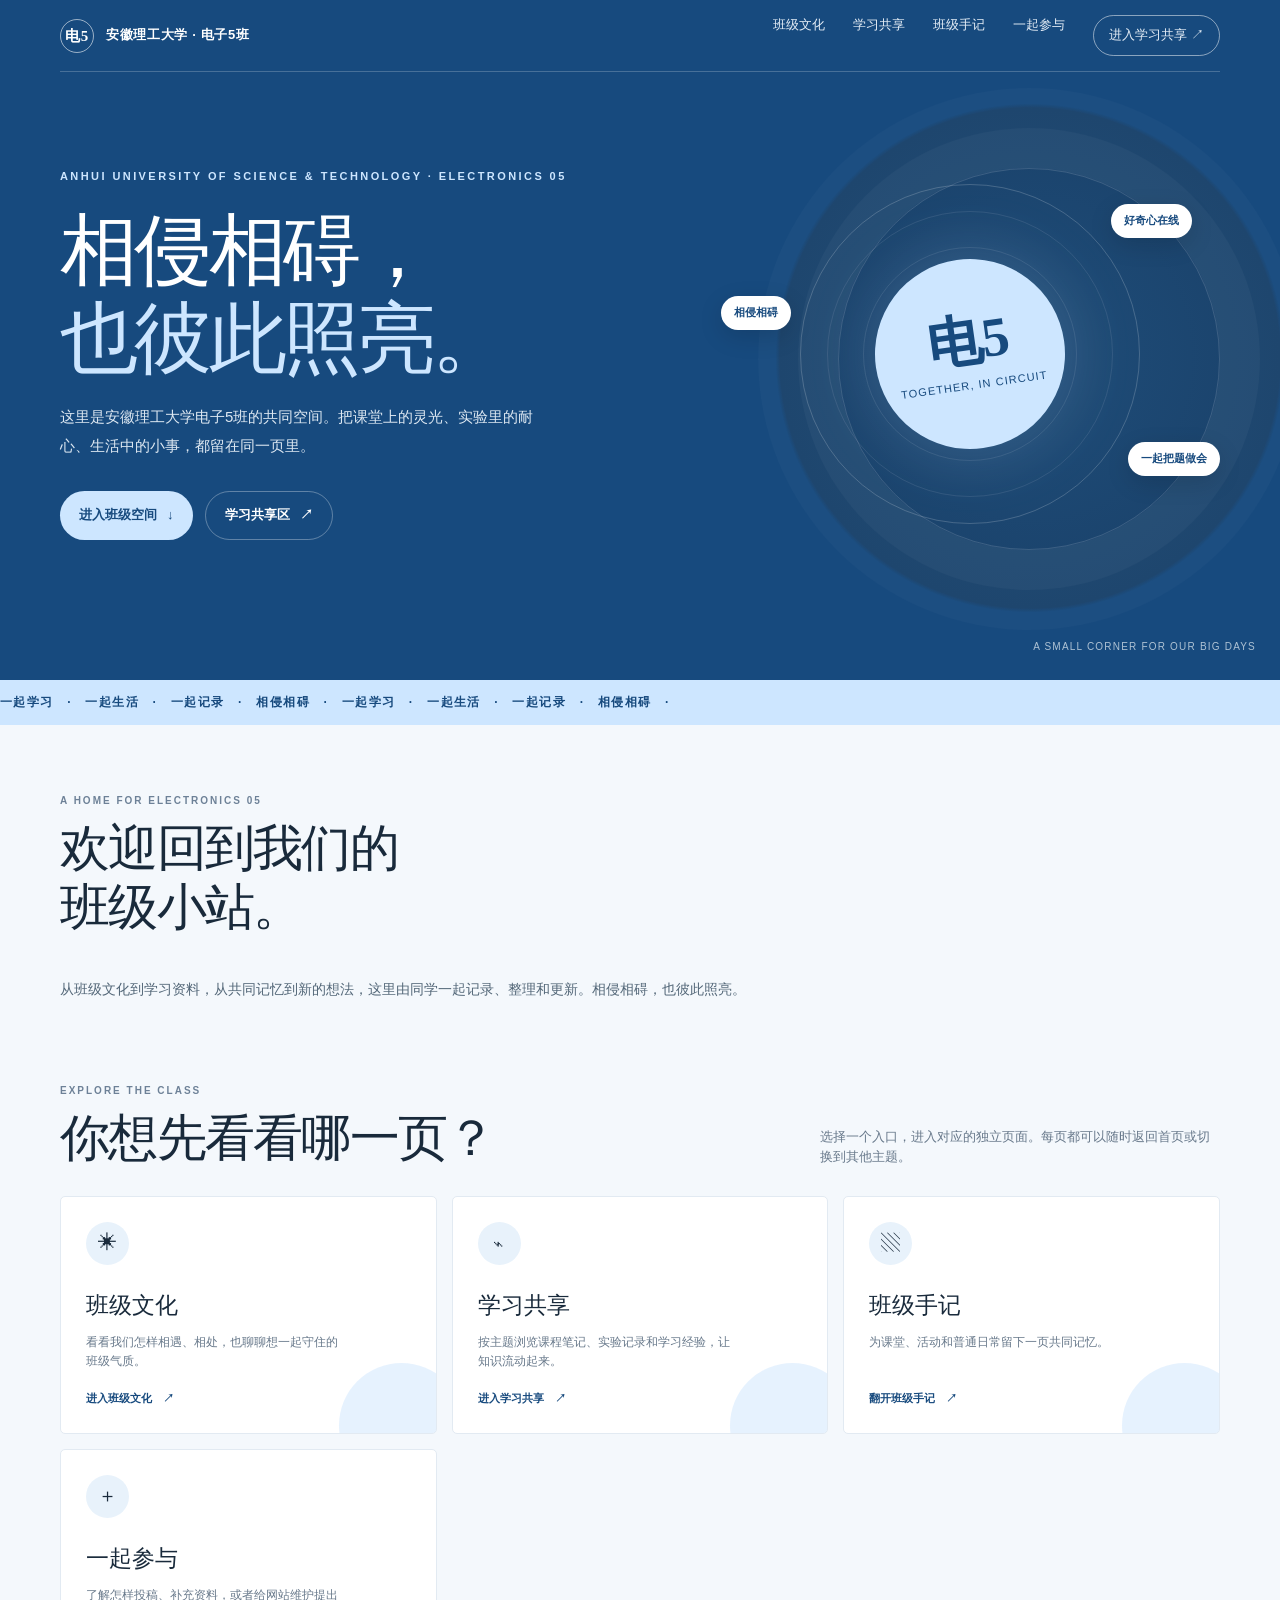
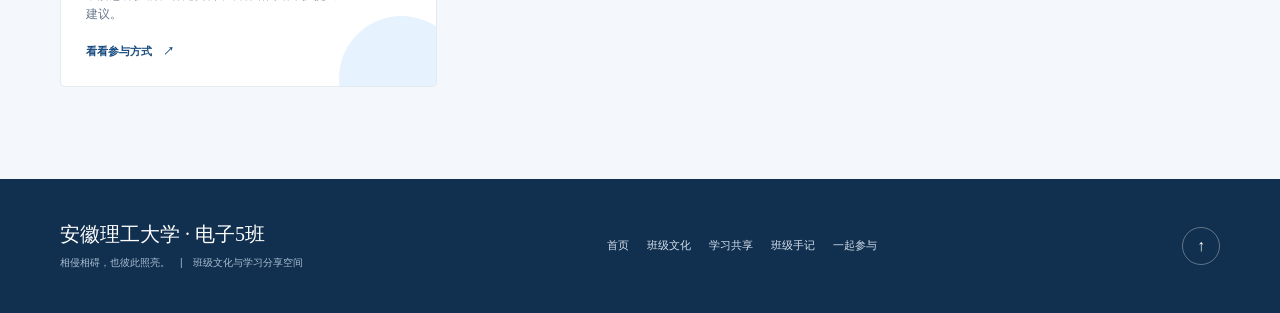
==== index.html @ 72c895e0 "安徽理工大学电子5班班级站：首页、班级文化、学习共享、班级手记、一起参与 留言区使用 GitHub Issues 作为留言板，纯文字提交。  Co-Authored-By: WorkBuddy <no" ====
<!DOCTYPE html>
<html lang="zh-CN"><head>
<meta charset="utf-8">
<meta name="viewport" content="width=device-width, initial-scale=1">
<meta name="theme-color" content="#174a7e">
<meta name="description" content="安徽理工大学电子5班的班级文化与学习分享空间。">
<title>安徽理工大学（相侵相碍的）电子5班</title>
<link rel="stylesheet" href="style.css">
</head>
<body id="top" style="">
<header class="topbar wrap">
  <a class="brand" href="index.html" aria-label="返回首页"><span class="seal">电5</span><span>安徽理工大学 · 电子5班</span></a>
  <nav class="nav" aria-label="主导航">
    <a href="about.html">班级文化</a>
    <a href="learn.html">学习共享</a>
    <a href="journal.html">班级手记</a>
    <a href="gather.html">一起参与</a>
    <a class="nav-cta" href="learn.html">进入学习共享 ↗</a>
  </nav>
</header>
<main>
<section class="hero">
  <div class="wrap hero-inner">
    <div>
      <div class="eyebrow">ANHUI UNIVERSITY OF SCIENCE &amp; TECHNOLOGY · ELECTRONICS 05</div>
      <h1>相侵相碍，<br><em>也彼此照亮。</em></h1>
      <p class="hero-copy">这里是安徽理工大学电子5班的共同空间。把课堂上的灵光、实验里的耐心、生活中的小事，都留在同一页里。</p>
      <div class="hero-actions">
        <a class="btn btn-primary" href="#sections">进入班级空间 <span>↓</span></a>
        <a class="btn btn-ghost" href="learn.html">学习共享区 <span>↗</span></a>
      </div>
    </div>
    <div class="orbit" aria-label="班级关键词：相伴、好奇、协作">
      <div class="orbit-ring"></div>
      <div class="orbit-core"><strong>电5</strong><span>TOGETHER, IN CIRCUIT</span></div>
      <span class="orbit-tag tag-a">好奇心在线</span>
      <span class="orbit-tag tag-b">相侵相碍</span>
      <span class="orbit-tag tag-c">一起把题做会</span>
    </div>
  </div>
  <div class="hero-note">A SMALL CORNER FOR OUR BIG DAYS</div>
</section>

<div class="ticker"><span>一起学习　·　一起生活　·　一起记录　·　相侵相碍　·　一起学习　·　一起生活　·　一起记录　·　相侵相碍　·　</span></div>

<section class="home-welcome">
  <div class="wrap">
    <div class="kicker">A HOME FOR ELECTRONICS 05</div>
    <div class="section-head">
      <div><h2>欢迎回到我们的<br>班级小站。</h2></div>
      
    </div>
    <p>从班级文化到学习资料，从共同记忆到新的想法，这里由同学一起记录、整理和更新。相侵相碍，也彼此照亮。</p>
  </div>
</section>

<section class="route-section" id="sections">
  <div class="wrap">
    <div class="section-head">
      <div>
        <div class="kicker">EXPLORE THE CLASS</div>
        <h2>你想先看看哪一页？</h2>
      </div>
      <p>选择一个入口，进入对应的独立页面。每页都可以随时返回首页或切换到其他主题。</p>
    </div>
    <div class="card-grid">
      <a class="feature-card" href="about.html">
        <span class="card-icon">✳</span>
        <h3>班级文化</h3>
        <p>看看我们怎样相遇、相处，也聊聊想一起守住的班级气质。</p>
        <span class="card-link">进入班级文化　↗</span>
      </a>
      <a class="feature-card" href="learn.html">
        <span class="card-icon">⌁</span>
        <h3>学习共享</h3>
        <p>按主题浏览课程笔记、实验记录和学习经验，让知识流动起来。</p>
        <span class="card-link">进入学习共享　↗</span>
      </a>
      <a class="feature-card" href="journal.html">
        <span class="card-icon">▧</span>
        <h3>班级手记</h3>
        <p>为课堂、活动和普通日常留下一页共同记忆。</p>
        <span class="card-link">翻开班级手记　↗</span>
      </a>
      <a class="feature-card" href="gather.html">
        <span class="card-icon">＋</span>
        <h3>一起参与</h3>
        <p>了解怎样投稿、补充资料，或者给网站维护提出建议。</p>
        <span class="card-link">看看参与方式　↗</span>
      </a>
    </div>
  </div>
</section>
</main>
<footer class="footer">
  <div class="wrap footer-row">
    <div>
      <div class="footer-name">安徽理工大学 · 电子5班</div>
      <small>相侵相碍，也彼此照亮。　|　班级文化与学习分享空间</small>
    </div>
    <div class="footer-links">
      <a href="index.html">首页</a>
      <a href="about.html">班级文化</a>
      <a href="learn.html">学习共享</a>
      <a href="journal.html">班级手记</a>
      <a href="gather.html">一起参与</a>
    </div>
    <a class="backtop" href="#top" aria-label="回到顶部">↑</a>
  </div>
</footer>

</body></html>
---- style.css ----
:root{--pine:#174a7e;--pine2:#326a9a;--lime:#cde6ff;--cream:#f4f8fc;--paper:#ffffff;--ink:#192a3b;--muted:#68798b;--line:#dce6f0;--coral:#4f91cf;--serif:Georgia,"Noto Serif SC","Songti SC",serif;--sans:Inter,"PingFang SC","Microsoft YaHei",sans-serif}
    *{box-sizing:border-box}html{scroll-behavior:smooth}body{margin:0;background:var(--cream);color:var(--ink);font-family:var(--sans);line-height:1.6}a{color:inherit;text-decoration:none}button{font:inherit}.wrap{width:min(1160px,calc(100% - 48px));margin:auto}.topbar{height:72px;display:flex;align-items:center;justify-content:space-between;border-bottom:1px solid #ffffff35;color:#fff;position:absolute;top:0;left:0;right:0;z-index:4}.brand{display:flex;align-items:center;gap:12px;font-size:13px;font-weight:700;letter-spacing:.05em}.seal{width:34px;height:34px;border:1px solid #ffffff90;border-radius:50%;display:grid;place-items:center;font-family:var(--serif);font-size:15px}.nav{display:flex;gap:28px;font-size:13px;color:#e4edf6}.nav a:hover{color:var(--lime)}.nav-cta{border:1px solid #ffffff80;padding:9px 15px;border-radius:99px}.hero{min-height:680px;background:var(--pine);color:#fff;position:relative;overflow:hidden;padding:154px 0 72px}.hero:before{content:"";position:absolute;width:580px;height:580px;border-radius:50%;right:-40px;top:68px;background:radial-gradient(circle at 42% 42%,#4c82b4 0 2px,transparent 3px),radial-gradient(circle,#204d78 0,#1b426a 61%,transparent 62%);opacity:.9}.hero:after{content:"";position:absolute;width:380px;height:380px;border:1px solid #ffffff25;border-radius:50%;right:60px;top:168px;box-shadow:0 0 0 40px #ffffff08,0 0 0 80px #ffffff05}.hero-inner{position:relative;z-index:1;display:grid;grid-template-columns:1.1fr .9fr;align-items:center;gap:50px}.eyebrow{font-size:11px;letter-spacing:.22em;text-transform:uppercase;color:var(--lime);font-weight:700}.hero h1{font-family:var(--serif);font-size:clamp(42px,6.5vw,78px);line-height:1.13;letter-spacing:-.045em;font-weight:500;margin:21px 0 20px;max-width:730px}.hero h1 em{font-style:normal;color:var(--lime)}.hero-copy{max-width:500px;color:#dde8f2;font-size:15px;line-height:1.9}.hero-actions{display:flex;gap:12px;margin-top:31px;flex-wrap:wrap}.btn{display:inline-flex;align-items:center;gap:10px;border-radius:99px;padding:13px 19px;font-size:13px;font-weight:700;transition:.2s}.btn-primary{background:var(--lime);color:var(--pine)}.btn-primary:hover{transform:translateY(-2px);box-shadow:0 8px 22px #0003}.btn-ghost{color:#fff;border:1px solid #ffffff50}.orbit{height:400px;position:relative;display:grid;place-items:center}.orbit-ring{position:absolute;width:340px;height:340px;border:1px solid #ffffff30;border-radius:50%}.orbit-ring:before,.orbit-ring:after{content:"";position:absolute;border:1px solid #ffffff18;border-radius:50%;inset:26px}.orbit-ring:after{inset:62px}.orbit-core{width:190px;height:190px;border-radius:50%;background:var(--lime);color:var(--pine);display:flex;flex-direction:column;align-items:center;justify-content:center;text-align:center;box-shadow:0 0 70px #cde6ff30;transform:rotate(-8deg)}.orbit-core strong{font-family:var(--serif);font-size:55px;line-height:1}.orbit-core span{font-size:11px;letter-spacing:.1em;margin-top:9px}.orbit-tag{position:absolute;background:#fff;color:var(--pine);border-radius:999px;padding:8px 13px;font-size:11px;font-weight:700;box-shadow:0 7px 25px #0002}.tag-a{top:50px;right:28px}.tag-b{left:0;top:142px}.tag-c{right:0;bottom:78px}.hero-note{position:absolute;right:24px;bottom:25px;font-size:10px;letter-spacing:.12em;color:#aec2d4;z-index:2}.ticker{background:var(--lime);color:var(--pine);overflow:hidden;white-space:nowrap;padding:13px 0;font-weight:800;letter-spacing:.12em;font-size:12px}.ticker span{display:inline-block;animation:move 24s linear infinite}@keyframes move{to{transform:translateX(-50%)}}section{padding:92px 0}.section-head{display:flex;justify-content:space-between;align-items:end;gap:24px;margin-bottom:38px}.kicker{color:#6d8197;text-transform:uppercase;font-size:10px;letter-spacing:.2em;font-weight:800}.section-head h2{font-family:var(--serif);font-size:clamp(34px,4vw,50px);letter-spacing:-.035em;line-height:1.18;margin:10px 0 0;font-weight:500}.section-head p{max-width:400px;color:var(--muted);font-size:13px;margin:0}.about-grid{display:grid;grid-template-columns:.85fr 1.15fr;gap:70px;align-items:center}.manifesto{padding:32px 0 32px 34px;border-left:3px solid var(--coral);font-family:var(--serif);font-size:25px;line-height:1.75}.manifesto small{display:block;font:12px var(--sans);color:var(--muted);margin-top:14px}.about-copy{font-size:14px;color:#536778;line-height:2}.about-copy strong{color:var(--pine)}.values{display:flex;gap:8px;flex-wrap:wrap;margin-top:22px}.pill{border:1px solid var(--line);border-radius:99px;padding:7px 12px;font-size:11px;color:var(--pine);background:#fff9}.features{background:#eaf2f9}.card-grid{display:grid;grid-template-columns:repeat(3,1fr);gap:15px}.feature-card{background:var(--paper);padding:25px;border-radius:5px;min-height:240px;display:flex;flex-direction:column;position:relative;overflow:hidden;border:1px solid #e2eaf2}.feature-card:after{content:"";position:absolute;right:-28px;bottom:-55px;width:125px;height:125px;border-radius:50%;background:#d5eafd;opacity:.6}.card-icon{width:43px;height:43px;background:#e8f2fb;border-radius:50%;display:grid;place-items:center;font-size:19px}.feature-card h3{font-family:var(--serif);font-weight:500;font-size:23px;margin:23px 0 8px}.feature-card p{color:var(--muted);font-size:12px;margin:0;max-width:260px}.card-link{margin-top:auto;padding-top:19px;font-size:11px;color:var(--pine);font-weight:800;position:relative;z-index:1}.resources{display:grid;grid-template-columns:.72fr 1.28fr;gap:70px;align-items:start}.resource-intro{position:sticky;top:30px}.resource-intro p{font-size:13px;color:var(--muted);line-height:1.9}.filter-row{display:flex;gap:8px;margin:22px 0}.filter{border:1px solid var(--line);background:transparent;border-radius:99px;padding:7px 13px;font-size:11px;color:var(--muted);cursor:pointer}.filter.active,.filter:hover{background:var(--pine);border-color:var(--pine);color:#fff}.resource-list{border-top:1px solid var(--line)}.resource{display:grid;grid-template-columns:52px 1fr auto;align-items:center;gap:17px;padding:19px 0;border-bottom:1px solid var(--line)}.resource-index{font-family:var(--serif);font-size:20px;color:#97a8b9}.resource h3{margin:0;font-size:14px}.resource p{margin:4px 0 0;font-size:11px;color:var(--muted)}.resource-type{background:#eaf2f9;color:var(--pine);padding:5px 9px;border-radius:99px;font-size:10px;white-space:nowrap}.notice{margin-top:22px;padding:13px 15px;background:#eaf4fd;border-left:2px solid #71a6d4;font-size:11px;color:#577492;line-height:1.75}.journal{background:var(--pine);color:white}.journal .kicker{color:var(--lime)}.journal .section-head p{color:#d1dfec}.journal-grid{display:grid;grid-template-columns:1fr 1fr;gap:16px}.journal-card{min-height:280px;padding:26px;border:1px solid #ffffff2a;display:flex;flex-direction:column;justify-content:space-between;background:linear-gradient(135deg,#ffffff08,transparent)}.journal-card.featured{background:var(--lime);color:var(--pine);border-color:var(--lime)}.journal-meta{font-size:10px;letter-spacing:.12em;text-transform:uppercase;opacity:.7}.journal-card h3{font:500 26px/1.35 var(--serif);max-width:400px;margin:30px 0 12px}.journal-card p{font-size:12px;opacity:.76;max-width:420px}.journal-foot{display:flex;justify-content:space-between;align-items:center;font-size:11px}.journal-mark{width:38px;height:38px;border-radius:50%;border:1px solid currentColor;display:grid;place-items:center}.events{display:grid;grid-template-columns:1fr 1fr;gap:50px}.event-list{border-top:1px solid var(--line)}.event{display:grid;grid-template-columns:65px 1fr;gap:15px;padding:19px 0;border-bottom:1px solid var(--line)}.event-date{font:12px var(--serif);color:#8495a8}.event h3{font-size:14px;margin:0}.event p{font-size:11px;color:var(--muted);margin:5px 0 0}.invite{background:#e6eff8;padding:30px;display:flex;flex-direction:column;justify-content:center;min-height:290px}.invite h3{font:500 30px/1.35 var(--serif);margin:0 0 12px}.invite p{font-size:12px;color:var(--muted);line-height:1.8}.invite a{align-self:flex-start;margin-top:15px}.footer{background:#112f4e;color:#dce7f2;padding:42px 0}.footer-row{display:flex;justify-content:space-between;align-items:center;gap:25px}.footer-name{font:20px var(--serif);color:#fff}.footer small{display:block;color:#a8bfd3;font-size:10px;margin-top:7px}.footer-links{display:flex;gap:18px;font-size:11px;color:#d5e1ee}.backtop{width:38px;height:38px;border:1px solid #ffffff55;border-radius:50%;display:grid;place-items:center;color:#fff}.toast{position:fixed;bottom:24px;left:50%;transform:translate(-50%,20px);opacity:0;pointer-events:none;background:#174a7e;color:white;padding:12px 18px;border-radius:99px;font-size:12px;transition:.25s;z-index:10}.toast.show{opacity:1;transform:translate(-50%,0)}
    @media(max-width:760px){.wrap{width:min(100% - 34px,560px)}.topbar{height:64px}.nav{gap:14px}.nav a:not(.nav-cta){display:none}.hero{padding-top:125px;min-height:auto}.hero-inner{grid-template-columns:1fr;gap:0}.hero h1{font-size:48px}.hero-copy{font-size:14px}.orbit{height:280px;margin-top:10px}.orbit-ring{width:245px;height:245px}.orbit-core{width:145px;height:145px}.orbit-core strong{font-size:43px}.tag-a{right:22px;top:23px}.tag-b{left:4px;top:107px}.tag-c{right:11px;bottom:24px}.hero-note{font-size:8px;right:16px}.section-head{display:block;margin-bottom:27px}.section-head p{margin-top:13px}.about-grid,.resources,.events{grid-template-columns:1fr;gap:28px}.manifesto{font-size:22px;padding-left:23px}.card-grid{grid-template-columns:1fr}.feature-card{min-height:195px}.resource-intro{position:static}.journal-grid{grid-template-columns:1fr}.journal-card{min-height:240px}.invite{min-height:230px}section{padding:66px 0}.footer-row{align-items:flex-start;flex-wrap:wrap}.footer-links{order:3;width:100%;flex-wrap:wrap}.resource{grid-template-columns:37px 1fr auto;gap:11px}.resource-type{font-size:9px}}
    @media(prefers-reduced-motion:reduce){*,*:before,*:after{scroll-behavior:auto!important;animation:none!important;transition:none!important}}
.subhero{background:var(--pine);color:#fff;position:relative;overflow:hidden;padding:145px 0 65px}.subhero:after{content:"";position:absolute;width:410px;height:410px;border:1px solid #ffffff20;border-radius:50%;right:4%;top:35px;box-shadow:0 0 0 42px #ffffff08,0 0 0 86px #ffffff05}.subhero-inner{position:relative;z-index:1;max-width:790px}.subhero h1{font:500 clamp(40px,6vw,68px)/1.16 var(--serif);letter-spacing:-.04em;margin:14px 0 15px}.subhero p{max-width:620px;color:#dde8f2;font-size:14px;line-height:1.9;margin:0}.breadcrumbs{font-size:11px;color:#c1d7eb;margin-bottom:20px}.breadcrumbs a{color:var(--lime)}.home-welcome{padding:68px 0 30px}.home-welcome p{font-size:14px;color:#536778;line-height:2;max-width:710px}.route-section{padding:36px 0 92px}.route-section .section-head{margin-bottom:28px}.route-section .feature-card{min-height:225px}.page-content{padding:62px 0 90px}.page-content .section-head{margin-bottom:30px}.page-return{display:inline-flex;margin-top:24px}.page-content .manifesto{max-width:520px}.learn-note{margin-top:24px;padding:13px 15px;background:#eaf4fd;border-left:2px solid #71a6d4;font-size:11px;color:#577492;line-height:1.75}.journal-intro{font-size:13px;color:#68798b;line-height:1.9;max-width:750px;margin:-10px 0 30px}.gather-steps{border-top:1px solid var(--line)}
@media(max-width:760px){.subhero{padding:122px 0 51px}.subhero:after{width:250px;height:250px;right:-115px;top:54px}.home-welcome{padding:52px 0 20px}.route-section{padding:25px 0 65px}.page-content{padding:48px 0 65px}.route-section .feature-card{min-height:190px}}

.study-grid{display:grid;grid-template-columns:repeat(3,1fr);gap:16px}.study-card{background:#fff;border:1px solid var(--line);padding:26px;min-height:300px}.study-mark{color:#5b8db8;font-size:10px;letter-spacing:.16em;font-weight:800}.study-card h2{font:500 27px var(--serif);color:var(--pine);margin:18px 0 10px}.study-card p,.study-card li{font-size:13px;color:var(--muted);line-height:1.9}.study-card ul{padding-left:18px;margin:18px 0 0}.study-footnote{color:var(--muted);font-size:12px;margin-top:20px}.community-layout{display:grid;grid-template-columns:1.2fr .8fr;gap:22px;align-items:start}.comment-panel,.community-aside{background:#fff;border:1px solid var(--line);padding:28px}.comment-panel h2,.comments-feed h2{font:500 31px var(--serif);margin:9px 0 10px}.community-intro{color:var(--muted);font-size:13px;line-height:1.8;margin:0 0 22px}.comment-panel form{display:flex;flex-direction:column;gap:9px}.comment-panel label:not(.upload-box){font-size:12px;font-weight:700;color:var(--pine);margin-top:5px}.comment-panel input:not([type=file]),.comment-panel textarea{font:inherit;font-size:13px;border:1px solid var(--line);border-radius:8px;padding:11px 12px;background:#fbfdff;color:var(--ink);width:100%}.comment-panel textarea{resize:vertical;min-height:115px}.upload-box{border:1px dashed #9ebad2;border-radius:9px;padding:15px;display:flex;flex-direction:column;gap:4px;color:var(--pine);cursor:pointer;margin-top:4px}.upload-box span{font-size:13px;font-weight:700}.upload-box small{color:var(--muted);font-size:11px}.upload-box input{margin-top:6px;font-size:11px}.selected-files,.form-message{font-size:11px;color:var(--muted);margin:2px 0}.submit-comment{border:0;cursor:pointer;align-self:flex-start;margin-top:8px}.submit-comment:disabled{opacity:.6;cursor:wait}.community-aside{background:#eaf2f9;padding:27px}.community-aside h3{font:500 28px/1.4 var(--serif);margin:12px 0}.community-aside p{color:var(--muted);font-size:12px;line-height:1.9}.comments-feed{grid-column:1/-1;border-top:1px solid var(--line);padding-top:24px}.feed-heading{display:flex;align-items:end;justify-content:space-between;margin-bottom:15px}.feed-heading h2{margin-bottom:0}.comments-list{display:grid;gap:12px}.comment-card{background:#fff;border:1px solid var(--line);border-radius:9px;padding:17px}.comment-meta{display:flex;justify-content:space-between;gap:10px;color:var(--muted);font-size:11px}.comment-author{font-size:13px;font-weight:800;color:var(--pine)}.comment-text{white-space:pre-wrap;overflow-wrap:anywhere;font-size:13px;line-height:1.8;margin:11px 0;color:var(--ink)}.comment-media{display:flex;gap:10px;flex-wrap:wrap}.comment-media img,.comment-media video{display:block;max-width:min(100%,360px);max-height:360px;border-radius:8px;background:#eaf2f9}.comment-media video{width:360px}.feed-status{color:var(--muted);font-size:12px}.comments-feed .filter{cursor:pointer}@media(max-width:760px){.study-grid{grid-template-columns:1fr}.study-card{min-height:0}.community-layout{grid-template-columns:1fr}.comments-feed{grid-column:auto}.comment-panel,.community-aside{padding:21px}.comment-meta{flex-direction:column;gap:3px}}
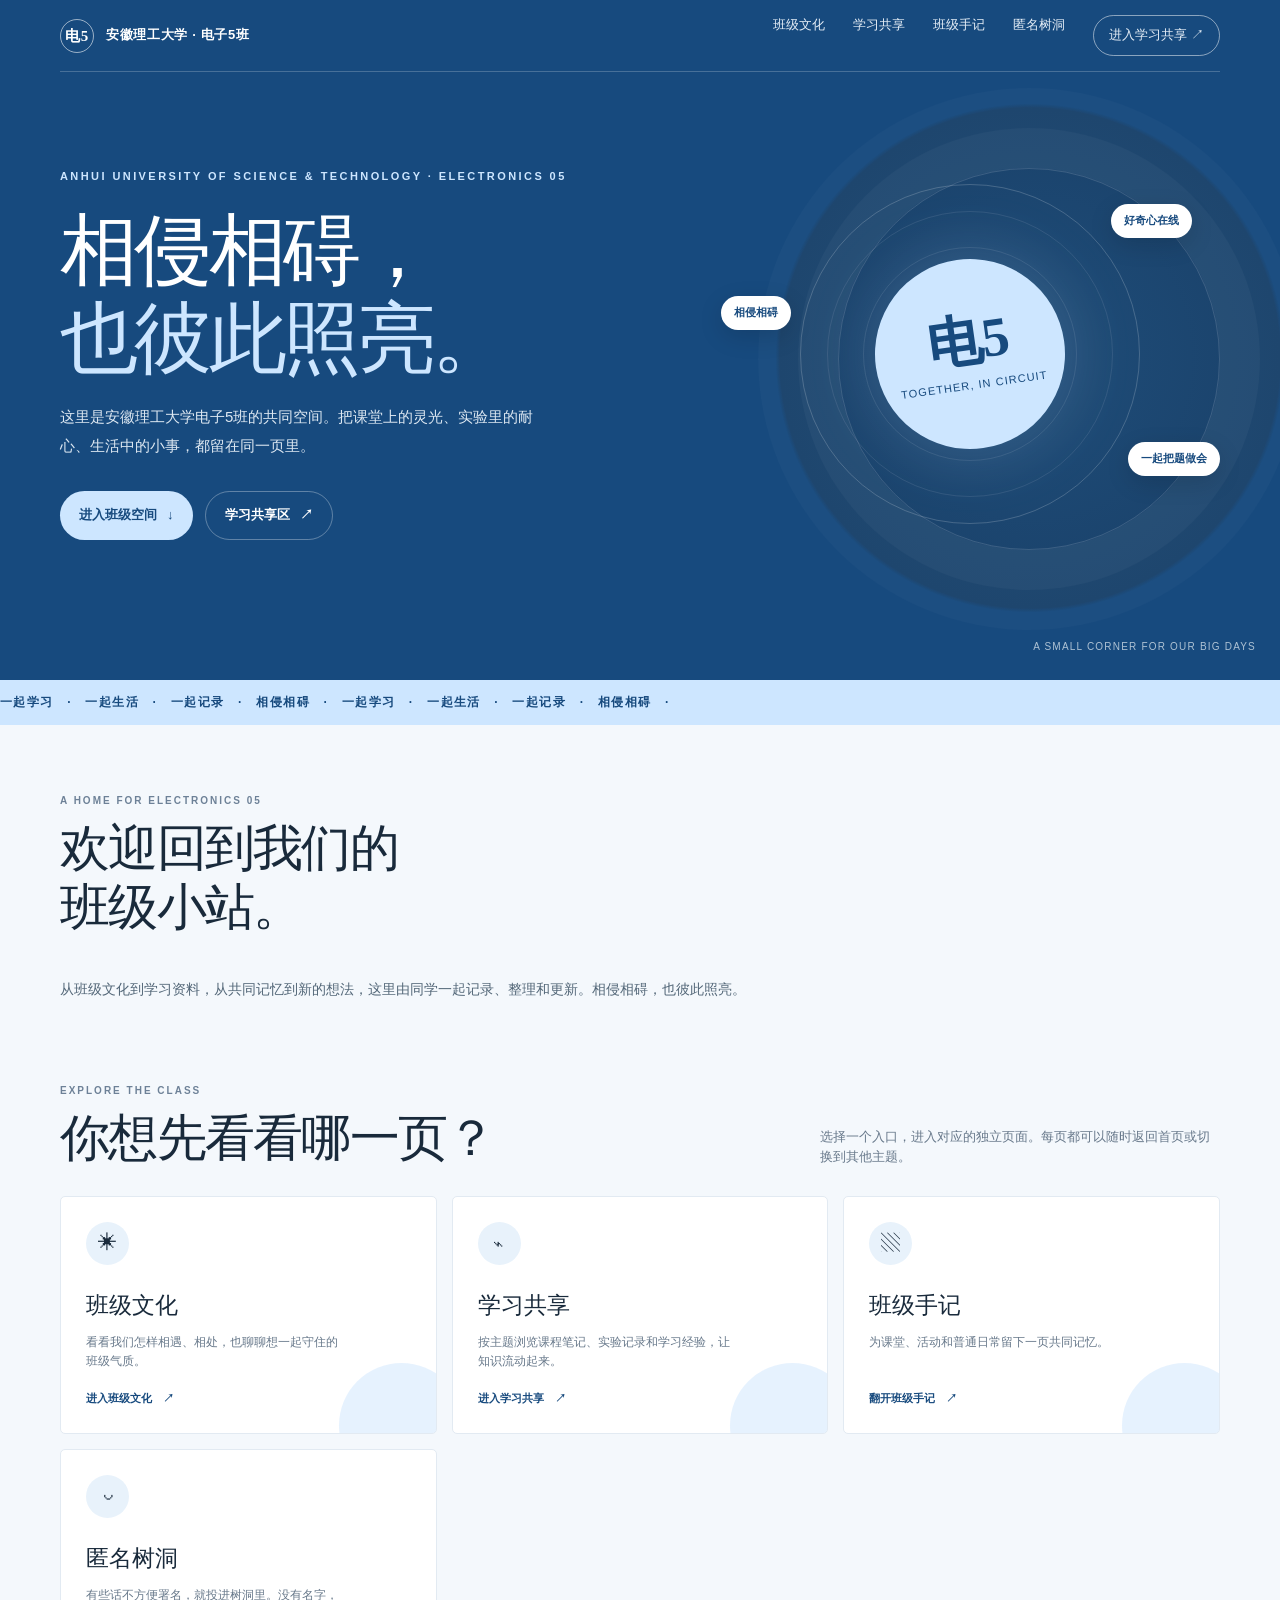
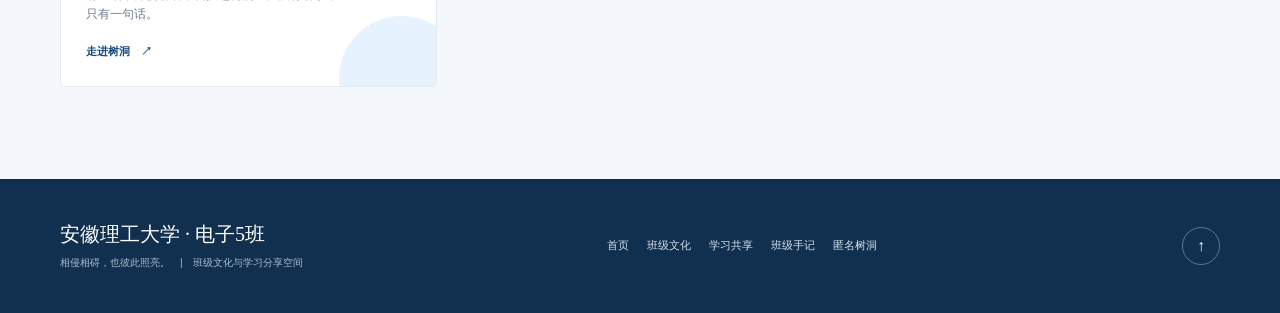
==== commit 8395bf3a: "「一起参与」改为「匿名树洞」 - 移除昵称输入框，改为纯文字匿名投递 - 树洞内容不显示用户名与头像，改用「匿名 #XXXXXX」编号   （由 GitHub 用户名算稳定哈希，同一人编号固定，无法反" ====
--- a/index.html
+++ b/index.html
@@ -14,7 +14,7 @@
     <a href="about.html">班级文化</a>
     <a href="learn.html">学习共享</a>
     <a href="journal.html">班级手记</a>
-    <a href="gather.html">一起参与</a>
+    <a href="gather.html">匿名树洞</a>
     <a class="nav-cta" href="learn.html">进入学习共享 ↗</a>
   </nav>
 </header>
@@ -83,10 +83,10 @@
         <span class="card-link">翻开班级手记　↗</span>
       </a>
       <a class="feature-card" href="gather.html">
-        <span class="card-icon">＋</span>
-        <h3>一起参与</h3>
-        <p>了解怎样投稿、补充资料，或者给网站维护提出建议。</p>
-        <span class="card-link">看看参与方式　↗</span>
+        <span class="card-icon">◡</span>
+        <h3>匿名树洞</h3>
+        <p>有些话不方便署名，就投进树洞里。没有名字，只有一句话。</p>
+        <span class="card-link">走进树洞　↗</span>
       </a>
     </div>
   </div>
@@ -103,7 +103,7 @@
       <a href="about.html">班级文化</a>
       <a href="learn.html">学习共享</a>
       <a href="journal.html">班级手记</a>
-      <a href="gather.html">一起参与</a>
+      <a href="gather.html">匿名树洞</a>
     </div>
     <a class="backtop" href="#top" aria-label="回到顶部">↑</a>
   </div>
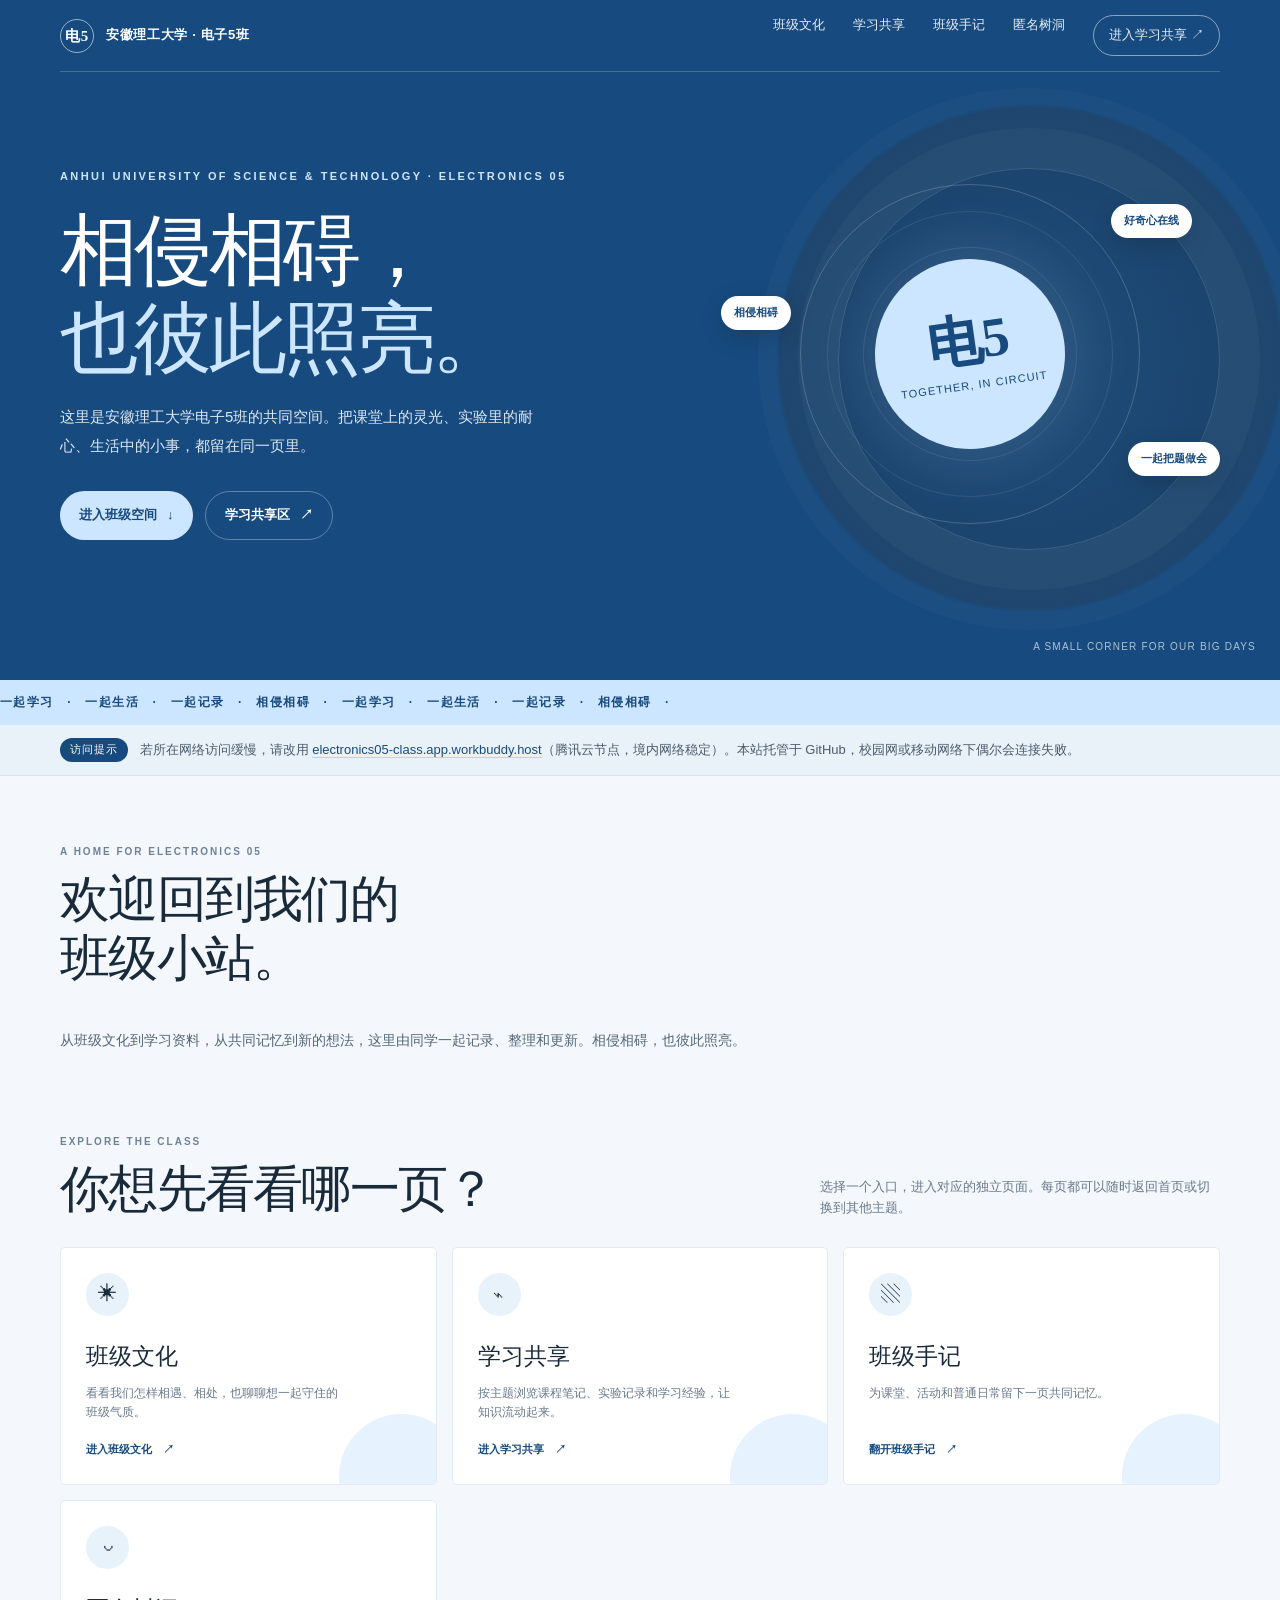
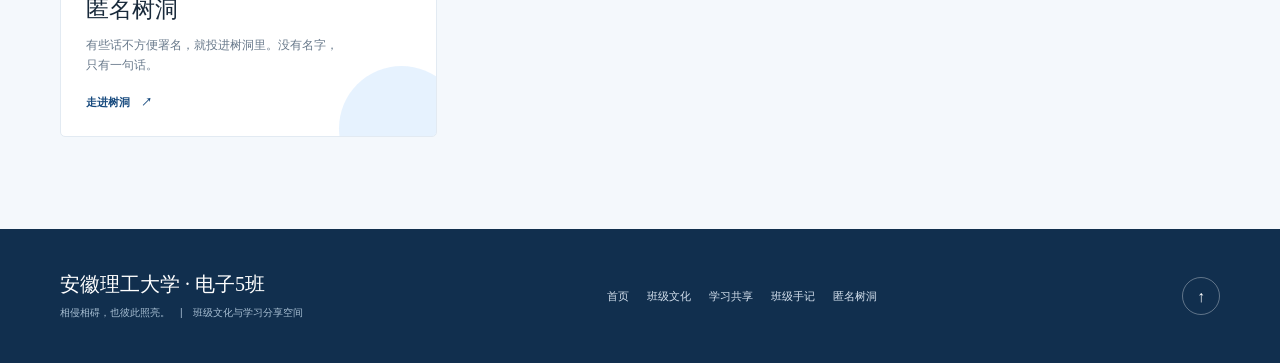
==== commit 7606213b: "首页增加访问提示条：区分境内推荐地址 GitHub Pages 在境内移动网络偶有连接失败，提示同学改用腾讯云节点地址。  Co-Authored-By: WorkBuddy <noreply@wor" ====
--- a/index.html
+++ b/index.html
@@ -6,6 +6,16 @@
 <meta name="description" content="安徽理工大学电子5班的班级文化与学习分享空间。">
 <title>安徽理工大学（相侵相碍的）电子5班</title>
 <link rel="stylesheet" href="style.css">
+<style>
+/* ===== 访问提示条 ===== */
+.access-note{background:#eaf2f9;border-bottom:1px solid #dce6f0;padding:13px 0}
+.access-note-inner{display:flex;align-items:center;gap:12px;flex-wrap:wrap}
+.access-label{flex-shrink:0;font-size:11px;letter-spacing:.08em;background:#174a7e;color:#fff;padding:3px 10px;border-radius:999px}
+.access-note p{margin:0;font-size:13px;color:#4a5b6d;line-height:1.6}
+.access-note a{color:#174a7e;font-weight:500;border-bottom:1px solid #b5d4f4}
+.access-note a:hover{border-bottom-color:#174a7e}
+@media(max-width:760px){.access-note-inner{gap:8px}}
+</style>
 </head>
 <body id="top" style="">
 <header class="topbar wrap">
@@ -42,6 +52,13 @@
 </section>
 
 <div class="ticker"><span>一起学习　·　一起生活　·　一起记录　·　相侵相碍　·　一起学习　·　一起生活　·　一起记录　·　相侵相碍　·　</span></div>
+
+<section class="access-note">
+  <div class="wrap access-note-inner">
+    <span class="access-label">访问提示</span>
+    <p>若所在网络访问缓慢，请改用 <a href="https://electronics05-class.app.workbuddy.host/">electronics05-class.app.workbuddy.host</a>（腾讯云节点，境内网络稳定）。本站托管于 GitHub，校园网或移动网络下偶尔会连接失败。</p>
+  </div>
+</section>
 
 <section class="home-welcome">
   <div class="wrap">
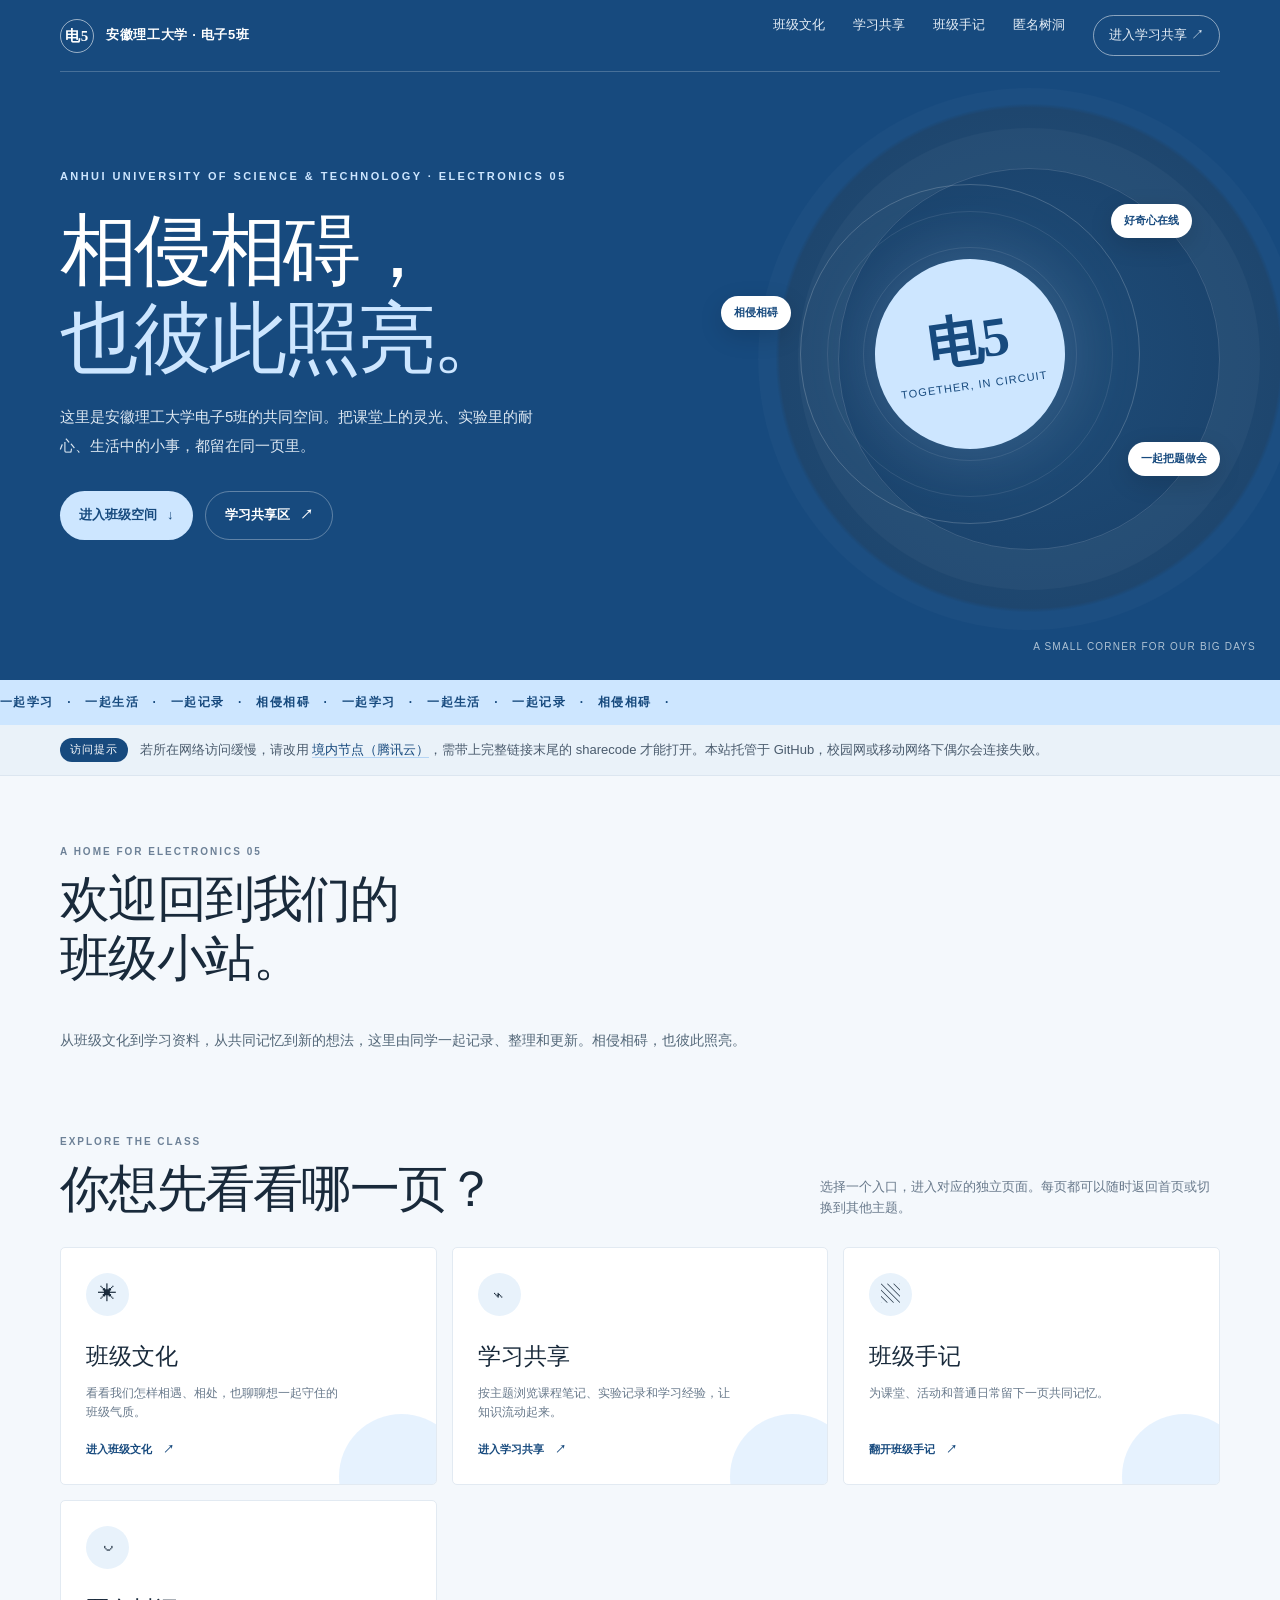
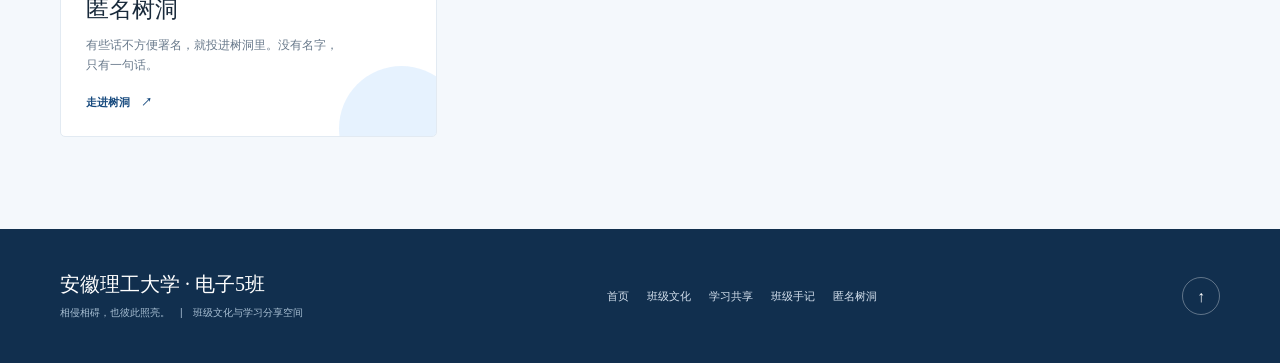
==== commit 678b646b: "访问提示改为带 sharecode 的境内链接；清理根目录重复图片" ====
--- a/index.html
+++ b/index.html
@@ -56,7 +56,7 @@
 <section class="access-note">
   <div class="wrap access-note-inner">
     <span class="access-label">访问提示</span>
-    <p>若所在网络访问缓慢，请改用 <a href="https://electronics05-class.app.workbuddy.host/">electronics05-class.app.workbuddy.host</a>（腾讯云节点，境内网络稳定）。本站托管于 GitHub，校园网或移动网络下偶尔会连接失败。</p>
+    <p>若所在网络访问缓慢，请改用 <a href="https://electronics05-class.app.workbuddy.host/?sharecode=5ENSUXBJ5O">境内节点（腾讯云）</a>，需带上完整链接末尾的 sharecode 才能打开。本站托管于 GitHub，校园网或移动网络下偶尔会连接失败。</p>
   </div>
 </section>
 
--- a/style.css
+++ b/style.css
@@ -3,6 +3,31 @@
     @media(max-width:760px){.wrap{width:min(100% - 34px,560px)}.topbar{height:64px}.nav{gap:14px}.nav a:not(.nav-cta){display:none}.hero{padding-top:125px;min-height:auto}.hero-inner{grid-template-columns:1fr;gap:0}.hero h1{font-size:48px}.hero-copy{font-size:14px}.orbit{height:280px;margin-top:10px}.orbit-ring{width:245px;height:245px}.orbit-core{width:145px;height:145px}.orbit-core strong{font-size:43px}.tag-a{right:22px;top:23px}.tag-b{left:4px;top:107px}.tag-c{right:11px;bottom:24px}.hero-note{font-size:8px;right:16px}.section-head{display:block;margin-bottom:27px}.section-head p{margin-top:13px}.about-grid,.resources,.events{grid-template-columns:1fr;gap:28px}.manifesto{font-size:22px;padding-left:23px}.card-grid{grid-template-columns:1fr}.feature-card{min-height:195px}.resource-intro{position:static}.journal-grid{grid-template-columns:1fr}.journal-card{min-height:240px}.invite{min-height:230px}section{padding:66px 0}.footer-row{align-items:flex-start;flex-wrap:wrap}.footer-links{order:3;width:100%;flex-wrap:wrap}.resource{grid-template-columns:37px 1fr auto;gap:11px}.resource-type{font-size:9px}}
     @media(prefers-reduced-motion:reduce){*,*:before,*:after{scroll-behavior:auto!important;animation:none!important;transition:none!important}}
 .subhero{background:var(--pine);color:#fff;position:relative;overflow:hidden;padding:145px 0 65px}.subhero:after{content:"";position:absolute;width:410px;height:410px;border:1px solid #ffffff20;border-radius:50%;right:4%;top:35px;box-shadow:0 0 0 42px #ffffff08,0 0 0 86px #ffffff05}.subhero-inner{position:relative;z-index:1;max-width:790px}.subhero h1{font:500 clamp(40px,6vw,68px)/1.16 var(--serif);letter-spacing:-.04em;margin:14px 0 15px}.subhero p{max-width:620px;color:#dde8f2;font-size:14px;line-height:1.9;margin:0}.breadcrumbs{font-size:11px;color:#c1d7eb;margin-bottom:20px}.breadcrumbs a{color:var(--lime)}.home-welcome{padding:68px 0 30px}.home-welcome p{font-size:14px;color:#536778;line-height:2;max-width:710px}.route-section{padding:36px 0 92px}.route-section .section-head{margin-bottom:28px}.route-section .feature-card{min-height:225px}.page-content{padding:62px 0 90px}.page-content .section-head{margin-bottom:30px}.page-return{display:inline-flex;margin-top:24px}.page-content .manifesto{max-width:520px}.learn-note{margin-top:24px;padding:13px 15px;background:#eaf4fd;border-left:2px solid #71a6d4;font-size:11px;color:#577492;line-height:1.75}.journal-intro{font-size:13px;color:#68798b;line-height:1.9;max-width:750px;margin:-10px 0 30px}.gather-steps{border-top:1px solid var(--line)}
-@media(max-width:760px){.subhero{padding:122px 0 51px}.subhero:after{width:250px;height:250px;right:-115px;top:54px}.home-welcome{padding:52px 0 20px}.route-section{padding:25px 0 65px}.page-content{padding:48px 0 65px}.route-section .feature-card{min-height:190px}}
+@media(max-width:760px){.subhero{padding:122px 0 51px}.subhero:after{width:250px;height:250px;right:-115px;top:54px}.home-welcome{padding:52px 0 20px}.route-section{padding:25px 0 65px}.page-content{padding:48px 0 65px}.route-section .feature-card{min-height:190px}}
 
-.study-grid{display:grid;grid-template-columns:repeat(3,1fr);gap:16px}.study-card{background:#fff;border:1px solid var(--line);padding:26px;min-height:300px}.study-mark{color:#5b8db8;font-size:10px;letter-spacing:.16em;font-weight:800}.study-card h2{font:500 27px var(--serif);color:var(--pine);margin:18px 0 10px}.study-card p,.study-card li{font-size:13px;color:var(--muted);line-height:1.9}.study-card ul{padding-left:18px;margin:18px 0 0}.study-footnote{color:var(--muted);font-size:12px;margin-top:20px}.community-layout{display:grid;grid-template-columns:1.2fr .8fr;gap:22px;align-items:start}.comment-panel,.community-aside{background:#fff;border:1px solid var(--line);padding:28px}.comment-panel h2,.comments-feed h2{font:500 31px var(--serif);margin:9px 0 10px}.community-intro{color:var(--muted);font-size:13px;line-height:1.8;margin:0 0 22px}.comment-panel form{display:flex;flex-direction:column;gap:9px}.comment-panel label:not(.upload-box){font-size:12px;font-weight:700;color:var(--pine);margin-top:5px}.comment-panel input:not([type=file]),.comment-panel textarea{font:inherit;font-size:13px;border:1px solid var(--line);border-radius:8px;padding:11px 12px;background:#fbfdff;color:var(--ink);width:100%}.comment-panel textarea{resize:vertical;min-height:115px}.upload-box{border:1px dashed #9ebad2;border-radius:9px;padding:15px;display:flex;flex-direction:column;gap:4px;color:var(--pine);cursor:pointer;margin-top:4px}.upload-box span{font-size:13px;font-weight:700}.upload-box small{color:var(--muted);font-size:11px}.upload-box input{margin-top:6px;font-size:11px}.selected-files,.form-message{font-size:11px;color:var(--muted);margin:2px 0}.submit-comment{border:0;cursor:pointer;align-self:flex-start;margin-top:8px}.submit-comment:disabled{opacity:.6;cursor:wait}.community-aside{background:#eaf2f9;padding:27px}.community-aside h3{font:500 28px/1.4 var(--serif);margin:12px 0}.community-aside p{color:var(--muted);font-size:12px;line-height:1.9}.comments-feed{grid-column:1/-1;border-top:1px solid var(--line);padding-top:24px}.feed-heading{display:flex;align-items:end;justify-content:space-between;margin-bottom:15px}.feed-heading h2{margin-bottom:0}.comments-list{display:grid;gap:12px}.comment-card{background:#fff;border:1px solid var(--line);border-radius:9px;padding:17px}.comment-meta{display:flex;justify-content:space-between;gap:10px;color:var(--muted);font-size:11px}.comment-author{font-size:13px;font-weight:800;color:var(--pine)}.comment-text{white-space:pre-wrap;overflow-wrap:anywhere;font-size:13px;line-height:1.8;margin:11px 0;color:var(--ink)}.comment-media{display:flex;gap:10px;flex-wrap:wrap}.comment-media img,.comment-media video{display:block;max-width:min(100%,360px);max-height:360px;border-radius:8px;background:#eaf2f9}.comment-media video{width:360px}.feed-status{color:var(--muted);font-size:12px}.comments-feed .filter{cursor:pointer}@media(max-width:760px){.study-grid{grid-template-columns:1fr}.study-card{min-height:0}.community-layout{grid-template-columns:1fr}.comments-feed{grid-column:auto}.comment-panel,.community-aside{padding:21px}.comment-meta{flex-direction:column;gap:3px}}+.study-grid{display:grid;grid-template-columns:repeat(3,1fr);gap:16px}.study-card{background:#fff;border:1px solid var(--line);padding:26px;min-height:300px}.study-mark{color:#5b8db8;font-size:10px;letter-spacing:.16em;font-weight:800}.study-card h2{font:500 27px var(--serif);color:var(--pine);margin:18px 0 10px}.study-card p,.study-card li{font-size:13px;color:var(--muted);line-height:1.9}.study-card ul{padding-left:18px;margin:18px 0 0}.study-footnote{color:var(--muted);font-size:12px;margin-top:20px}.community-layout{display:grid;grid-template-columns:1.2fr .8fr;gap:22px;align-items:start}.comment-panel,.community-aside{background:#fff;border:1px solid var(--line);padding:28px}.comment-panel h2,.comments-feed h2{font:500 31px var(--serif);margin:9px 0 10px}.community-intro{color:var(--muted);font-size:13px;line-height:1.8;margin:0 0 22px}.comment-panel form{display:flex;flex-direction:column;gap:9px}.comment-panel label:not(.upload-box){font-size:12px;font-weight:700;color:var(--pine);margin-top:5px}.comment-panel input:not([type=file]),.comment-panel textarea{font:inherit;font-size:13px;border:1px solid var(--line);border-radius:8px;padding:11px 12px;background:#fbfdff;color:var(--ink);width:100%}.comment-panel textarea{resize:vertical;min-height:115px}.upload-box{border:1px dashed #9ebad2;border-radius:9px;padding:15px;display:flex;flex-direction:column;gap:4px;color:var(--pine);cursor:pointer;margin-top:4px}.upload-box span{font-size:13px;font-weight:700}.upload-box small{color:var(--muted);font-size:11px}.upload-box input{margin-top:6px;font-size:11px}.selected-files,.form-message{font-size:11px;color:var(--muted);margin:2px 0}.submit-comment{border:0;cursor:pointer;align-self:flex-start;margin-top:8px}.submit-comment:disabled{opacity:.6;cursor:wait}.community-aside{background:#eaf2f9;padding:27px}.community-aside h3{font:500 28px/1.4 var(--serif);margin:12px 0}.community-aside p{color:var(--muted);font-size:12px;line-height:1.9}.comments-feed{grid-column:1/-1;border-top:1px solid var(--line);padding-top:24px}.feed-heading{display:flex;align-items:end;justify-content:space-between;margin-bottom:15px}.feed-heading h2{margin-bottom:0}.comments-list{display:grid;gap:12px}.comment-card{background:#fff;border:1px solid var(--line);border-radius:9px;padding:17px}.comment-meta{display:flex;justify-content:space-between;gap:10px;color:var(--muted);font-size:11px}.comment-author{font-size:13px;font-weight:800;color:var(--pine)}.comment-text{white-space:pre-wrap;overflow-wrap:anywhere;font-size:13px;line-height:1.8;margin:11px 0;color:var(--ink)}.comment-media{display:flex;gap:10px;flex-wrap:wrap}.comment-media img,.comment-media video{display:block;max-width:min(100%,360px);max-height:360px;border-radius:8px;background:#eaf2f9}.comment-media video{width:360px}.feed-status{color:var(--muted);font-size:12px}.comments-feed .filter{cursor:pointer}@media(max-width:760px){.study-grid{grid-template-columns:1fr}.study-card{min-height:0}.community-layout{grid-template-columns:1fr}.comments-feed{grid-column:auto}.comment-panel,.community-aside{padding:21px}.comment-meta{flex-direction:column;gap:3px}}
+/* ===== 学习资料下载区 ===== */
+.materials{margin-top:20px;padding-top:18px;border-top:1px dashed var(--line)}
+.materials-head{display:flex;align-items:baseline;gap:9px;margin-bottom:12px}
+.materials-head h3{font:500 16px var(--serif);color:var(--pine);margin:0}
+.materials-head span{font-size:11px;color:var(--muted)}
+.material-list{display:flex;flex-direction:column;gap:8px}
+.material-item{display:flex;align-items:center;gap:11px;padding:10px 12px;background:#f4f8fc;border:1px solid var(--line);border-radius:8px;transition:border-color .15s,background .15s}
+.material-item:hover{border-color:#9ebad2;background:#eef5fb}
+.material-icon{flex-shrink:0;width:26px;height:26px;border-radius:5px;background:#174a7e;color:#fff;display:flex;align-items:center;justify-content:center;font-size:9px;font-weight:700;letter-spacing:.02em}
+.material-info{flex:1;min-width:0}
+.material-name{display:block;font-size:13px;color:var(--ink);line-height:1.4}
+.material-meta{display:block;font-size:11px;color:var(--muted);margin-top:2px}
+.material-actions{display:flex;gap:6px;flex-shrink:0}
+.material-btn{display:inline-flex;align-items:center;gap:4px;padding:5px 11px;font-size:12px;border:1px solid #9ebad2;border-radius:6px;background:#fff;color:var(--pine);cursor:pointer;white-space:nowrap;text-decoration:none;transition:background .15s}
+.material-btn:hover{background:#174a7e;color:#fff;border-color:#174a7e}
+@media(max-width:760px){.material-item{flex-wrap:wrap}.material-actions{width:100%;margin-top:2px}.material-btn{flex:1;justify-content:center}}
+
+/* ===== 学习卡片内的分区入口按钮 ===== */
+.study-entry{display:flex;flex-direction:column;gap:3px;margin-top:18px;padding:12px 14px;border:1px solid #c3d7e8;border-radius:9px;background:#f4f8fc;text-decoration:none;transition:background .15s,border-color .15s}
+.study-entry:hover,.study-entry:focus-visible{background:var(--pine);border-color:var(--pine)}
+.study-entry-label{font-size:12px;font-weight:800;color:var(--pine);letter-spacing:.04em}
+.study-entry-desc{font-size:11px;color:var(--muted);line-height:1.7}
+.study-entry-arrow{font-size:12px;color:var(--pine);margin-top:2px}
+.study-entry:hover .study-entry-label,.study-entry:hover .study-entry-arrow,.study-entry:focus-visible .study-entry-label,.study-entry:focus-visible .study-entry-arrow{color:#fff}
+.study-entry:hover .study-entry-desc,.study-entry:focus-visible .study-entry-desc{color:#d6e6f4}
